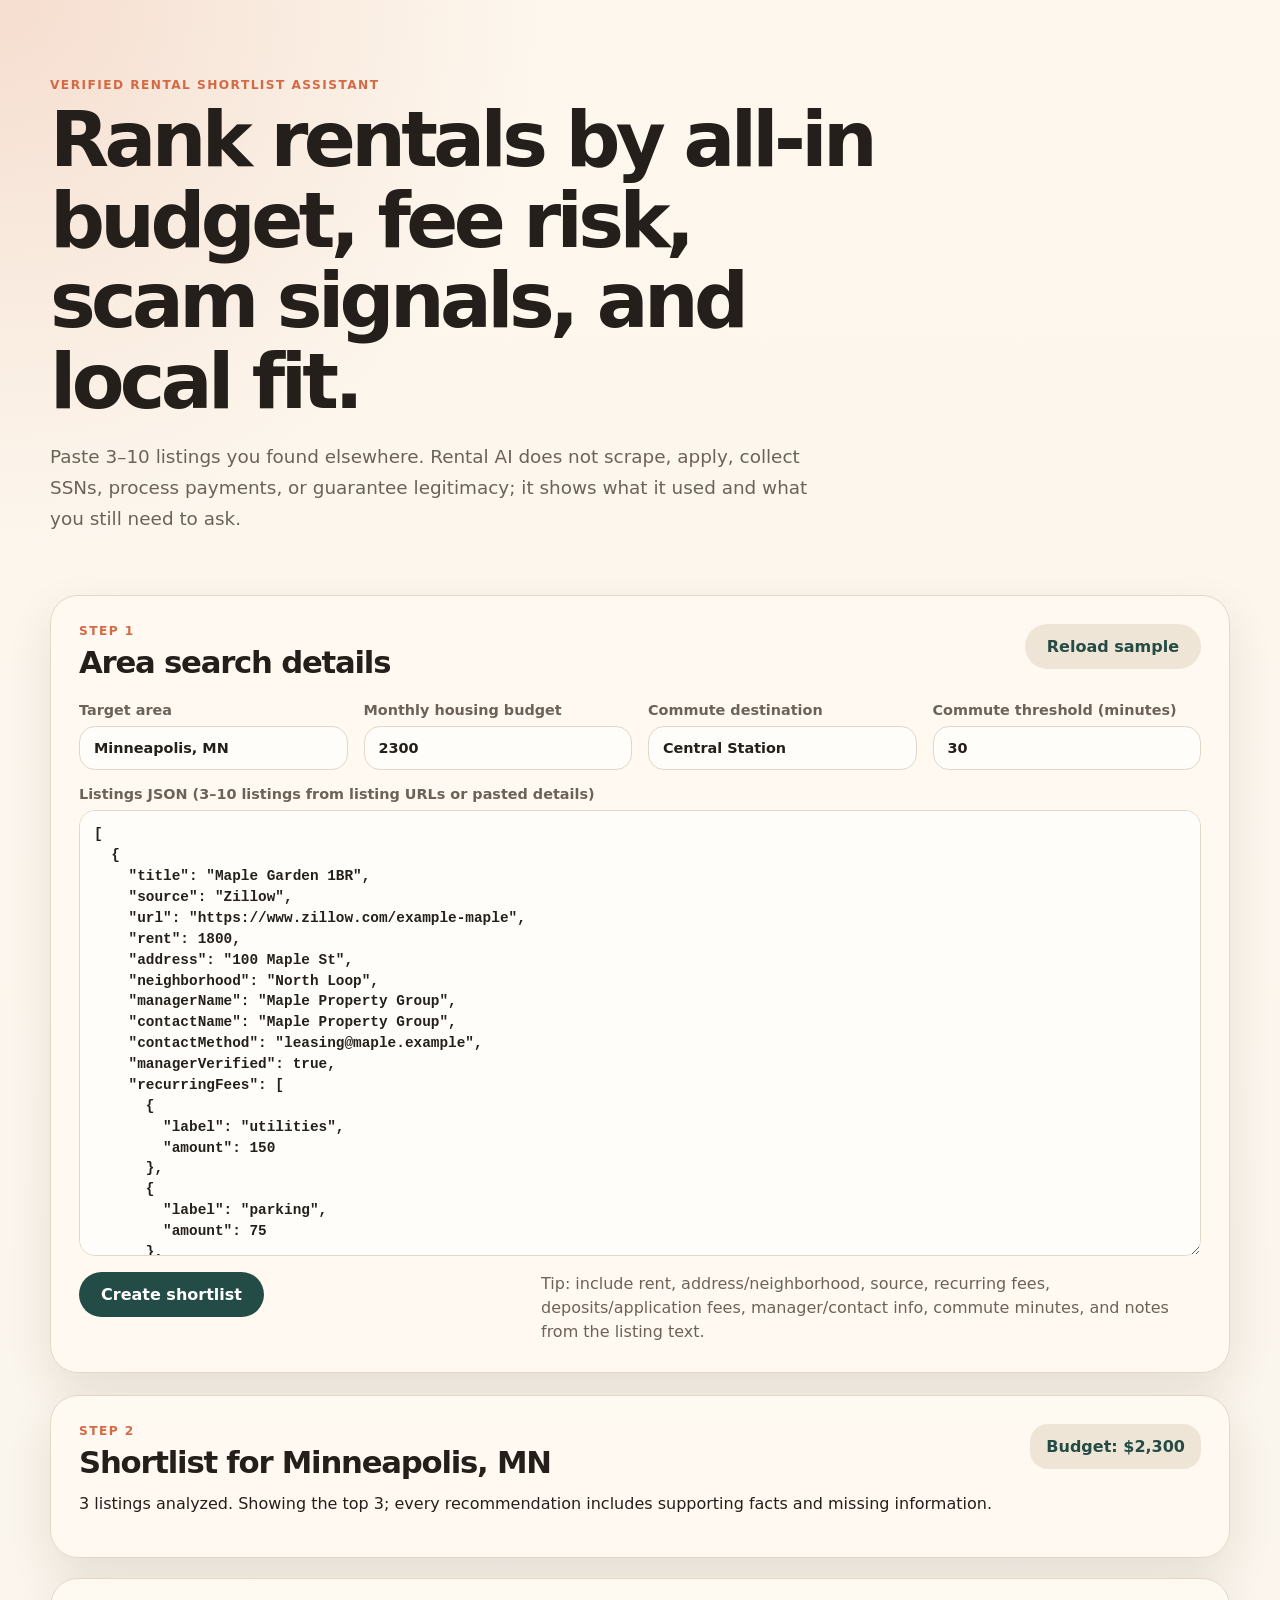
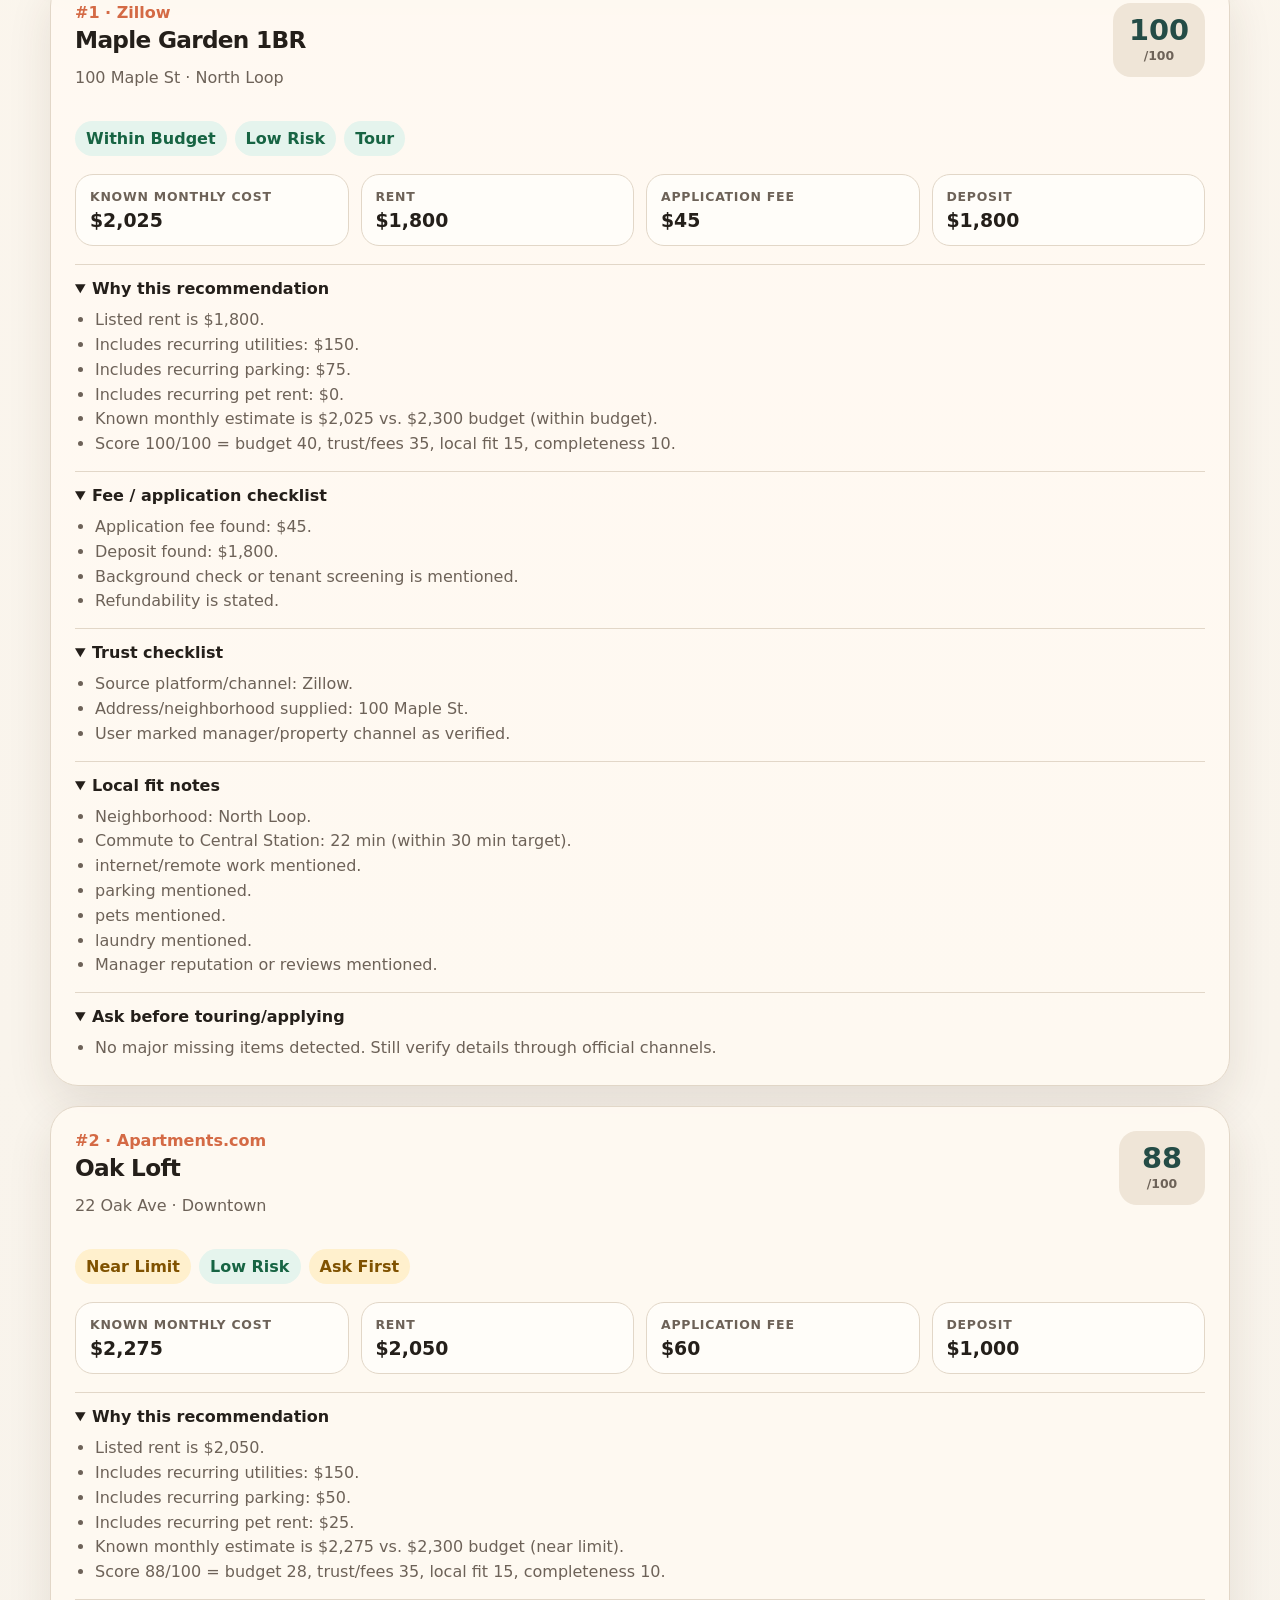
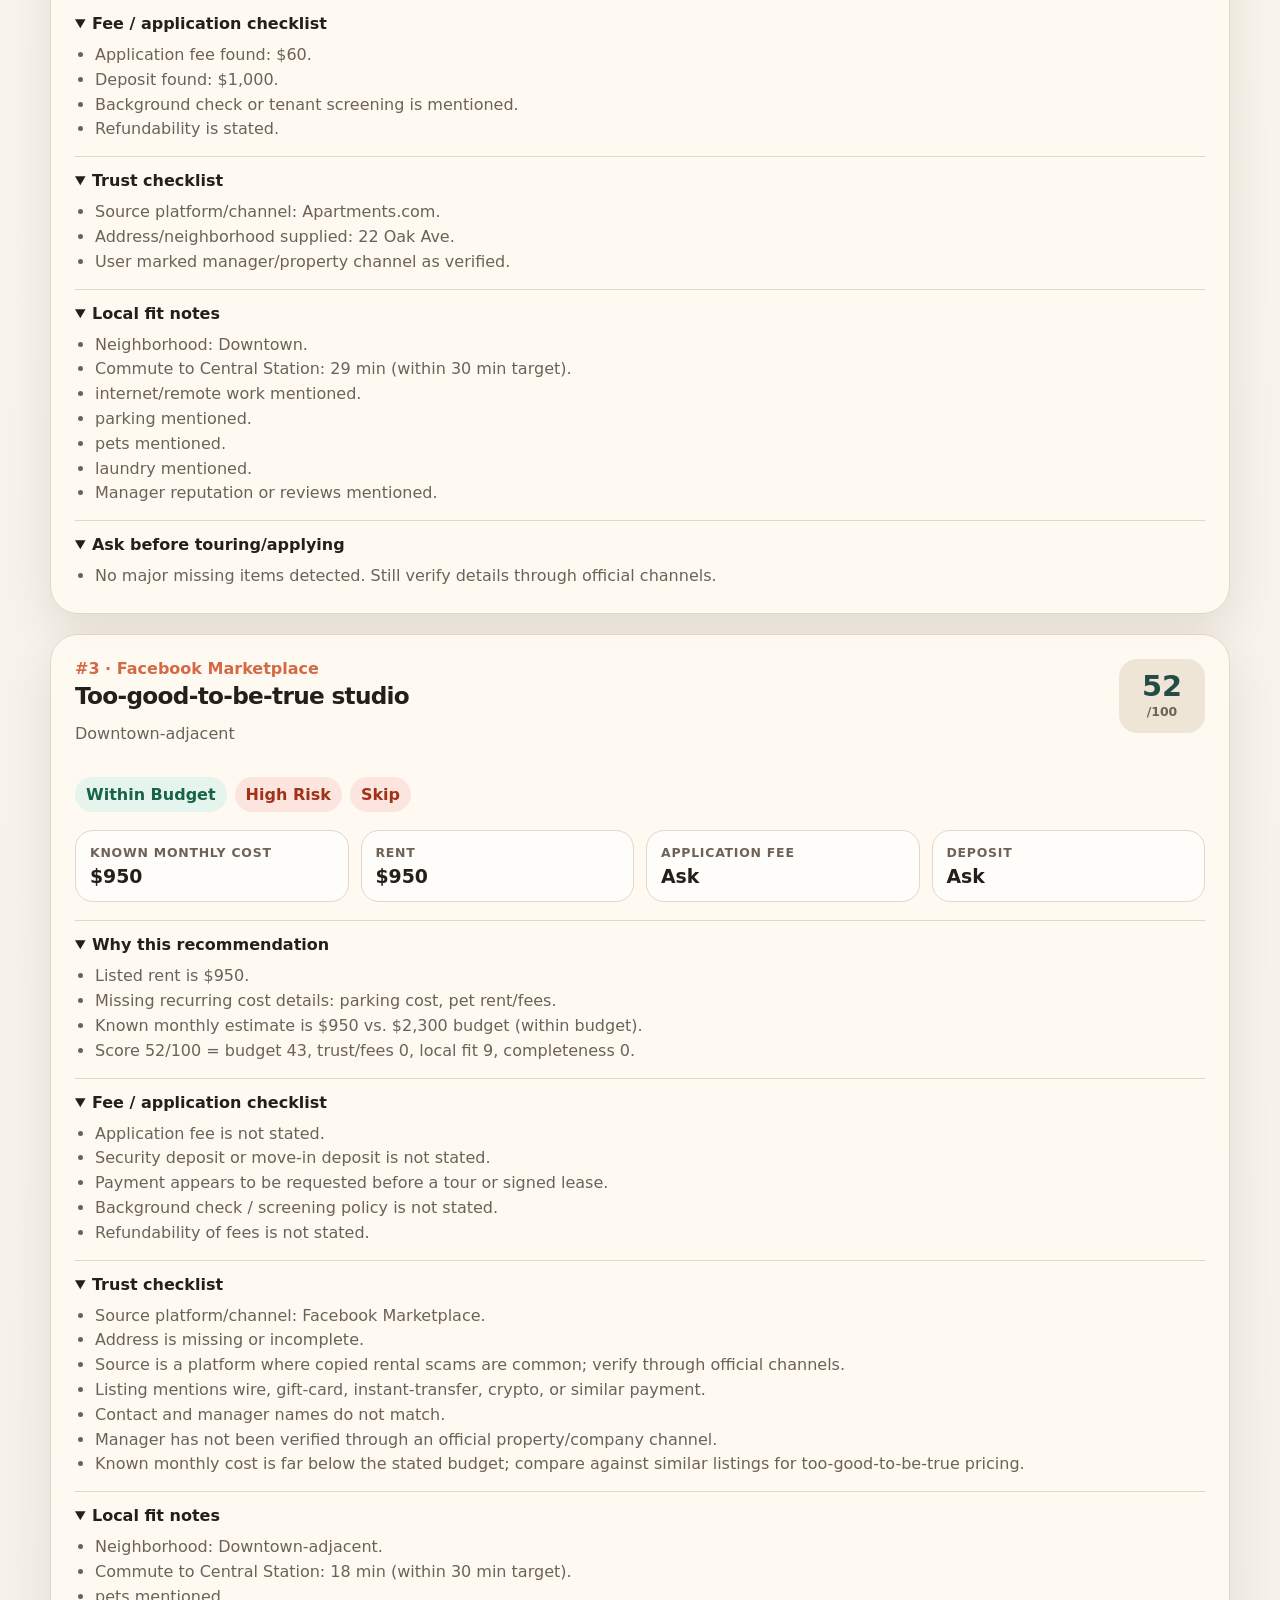
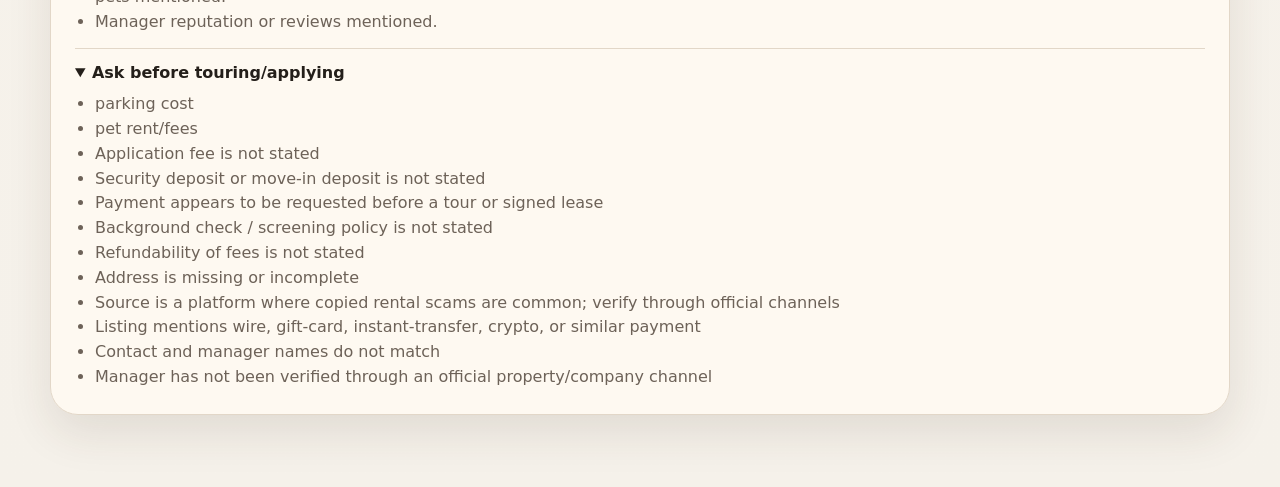
==== index.html @ e71073b3 "publish built site (migrated from private source gh-pages)" ====
<!doctype html>
<html lang="en">
  <head>
    <meta charset="utf-8" />
    <meta name="viewport" content="width=device-width, initial-scale=1" />
    <title>Rental AI — Verified Shortlist Assistant</title>
    <link rel="stylesheet" href="./styles.css" />
  </head>
  <body>
    <main id="app" class="shell"></main>
    <script type="module" src="./app.js"></script>
  </body>
</html>
---- styles.css ----
:root {
  color-scheme: light;
  --bg: #f5f1ea;
  --panel: #fffaf2;
  --ink: #241f1a;
  --muted: #6d6258;
  --line: #e2d7c8;
  --brand: #244c46;
  --brand-2: #d46a45;
  --good-bg: #e5f4ed;
  --good: #176443;
  --warn-bg: #fff0cd;
  --warn: #805200;
  --bad-bg: #fde5df;
  --bad: #a13218;
  --shadow: 0 18px 45px rgba(67, 47, 31, 0.11);
  font-family: Inter, ui-sans-serif, system-ui, -apple-system, BlinkMacSystemFont, "Segoe UI", sans-serif;
}

* { box-sizing: border-box; }
body {
  margin: 0;
  color: var(--ink);
  background:
    radial-gradient(circle at top left, rgba(212, 106, 69, 0.18), transparent 34rem),
    linear-gradient(180deg, #fdf7ee, var(--bg));
}

.shell {
  width: min(1180px, calc(100% - 32px));
  margin: 0 auto;
  padding: 48px 0 72px;
}

.hero {
  padding: 30px 0 20px;
}

.eyebrow {
  margin: 0 0 8px;
  color: var(--brand-2);
  font-size: 0.76rem;
  font-weight: 800;
  letter-spacing: 0.12em;
  text-transform: uppercase;
}

h1, h2, h3 { line-height: 1.05; margin: 0; }
h1 { max-width: 850px; font-size: clamp(2.4rem, 6vw, 5rem); letter-spacing: -0.06em; }
h2 { font-size: clamp(1.5rem, 2.4vw, 2.25rem); letter-spacing: -0.04em; }
h3 { font-size: 1.45rem; letter-spacing: -0.03em; }
.lede { max-width: 760px; color: var(--muted); font-size: 1.15rem; line-height: 1.7; }

.panel, .listing-card {
  background: rgba(255, 250, 242, 0.92);
  border: 1px solid var(--line);
  border-radius: 28px;
  box-shadow: var(--shadow);
}

.input-panel, .summary-card { padding: 28px; margin-top: 22px; }
.section-heading, .summary-card, .listing-header, .actions {
  display: flex;
  align-items: flex-start;
  justify-content: space-between;
  gap: 18px;
}

.grid-form {
  display: grid;
  grid-template-columns: repeat(4, minmax(0, 1fr));
  gap: 16px;
  margin-top: 24px;
}

label {
  display: grid;
  gap: 8px;
  color: var(--muted);
  font-size: 0.9rem;
  font-weight: 700;
}
.full { grid-column: 1 / -1; }
input, textarea {
  width: 100%;
  border: 1px solid var(--line);
  border-radius: 16px;
  background: #fffdf9;
  color: var(--ink);
  font: inherit;
  padding: 13px 14px;
  outline: none;
}
textarea {
  min-height: 420px;
  resize: vertical;
  font-family: "SFMono-Regular", Consolas, monospace;
  font-size: 0.9rem;
  line-height: 1.45;
}
input:focus, textarea:focus { border-color: var(--brand); box-shadow: 0 0 0 4px rgba(36, 76, 70, 0.12); }
button {
  border: 0;
  border-radius: 999px;
  background: var(--brand);
  color: white;
  cursor: pointer;
  font: inherit;
  font-weight: 800;
  padding: 13px 22px;
}
button.secondary { background: #efe5d7; color: var(--brand); }
.hint, .muted { color: var(--muted); }
.hint { max-width: 660px; margin: 0; line-height: 1.5; }
.error { padding: 24px; border-color: #f2b7a9; background: #fff2ee; }

.budget-chip, .score {
  border-radius: 18px;
  background: #efe5d7;
  color: var(--brand);
  font-weight: 900;
  padding: 13px 16px;
  white-space: nowrap;
}
.cards { display: grid; gap: 20px; margin-top: 20px; }
.listing-card { padding: 24px; }
.rank { margin: 0 0 6px; color: var(--brand-2); font-weight: 900; }
.score { text-align: center; min-width: 86px; }
.score strong { display: block; font-size: 1.8rem; line-height: 1; }
.score span { color: var(--muted); font-size: 0.78rem; }
.labels { display: flex; flex-wrap: wrap; gap: 8px; margin: 18px 0; }
.label { border-radius: 999px; font-weight: 900; padding: 8px 11px; text-transform: capitalize; }
.label.good { color: var(--good); background: var(--good-bg); }
.label.warn { color: var(--warn); background: var(--warn-bg); }
.label.bad { color: var(--bad); background: var(--bad-bg); }

.facts-grid {
  display: grid;
  grid-template-columns: repeat(4, minmax(0, 1fr));
  gap: 12px;
  margin: 18px 0;
}
.facts-grid div {
  border: 1px solid var(--line);
  border-radius: 18px;
  padding: 14px;
  background: #fffdf9;
}
dt { color: var(--muted); font-size: 0.78rem; font-weight: 800; text-transform: uppercase; letter-spacing: 0.06em; }
dd { margin: 5px 0 0; font-size: 1.18rem; font-weight: 900; }

details {
  border-top: 1px solid var(--line);
  padding: 14px 0 0;
  margin-top: 14px;
}
summary { cursor: pointer; font-weight: 900; }
ul { margin: 10px 0 0; padding-left: 20px; color: var(--muted); line-height: 1.55; }

@media (max-width: 820px) {
  .grid-form, .facts-grid { grid-template-columns: 1fr; }
  .section-heading, .summary-card, .listing-header, .actions { flex-direction: column; }
  .budget-chip, .score { white-space: normal; }
}
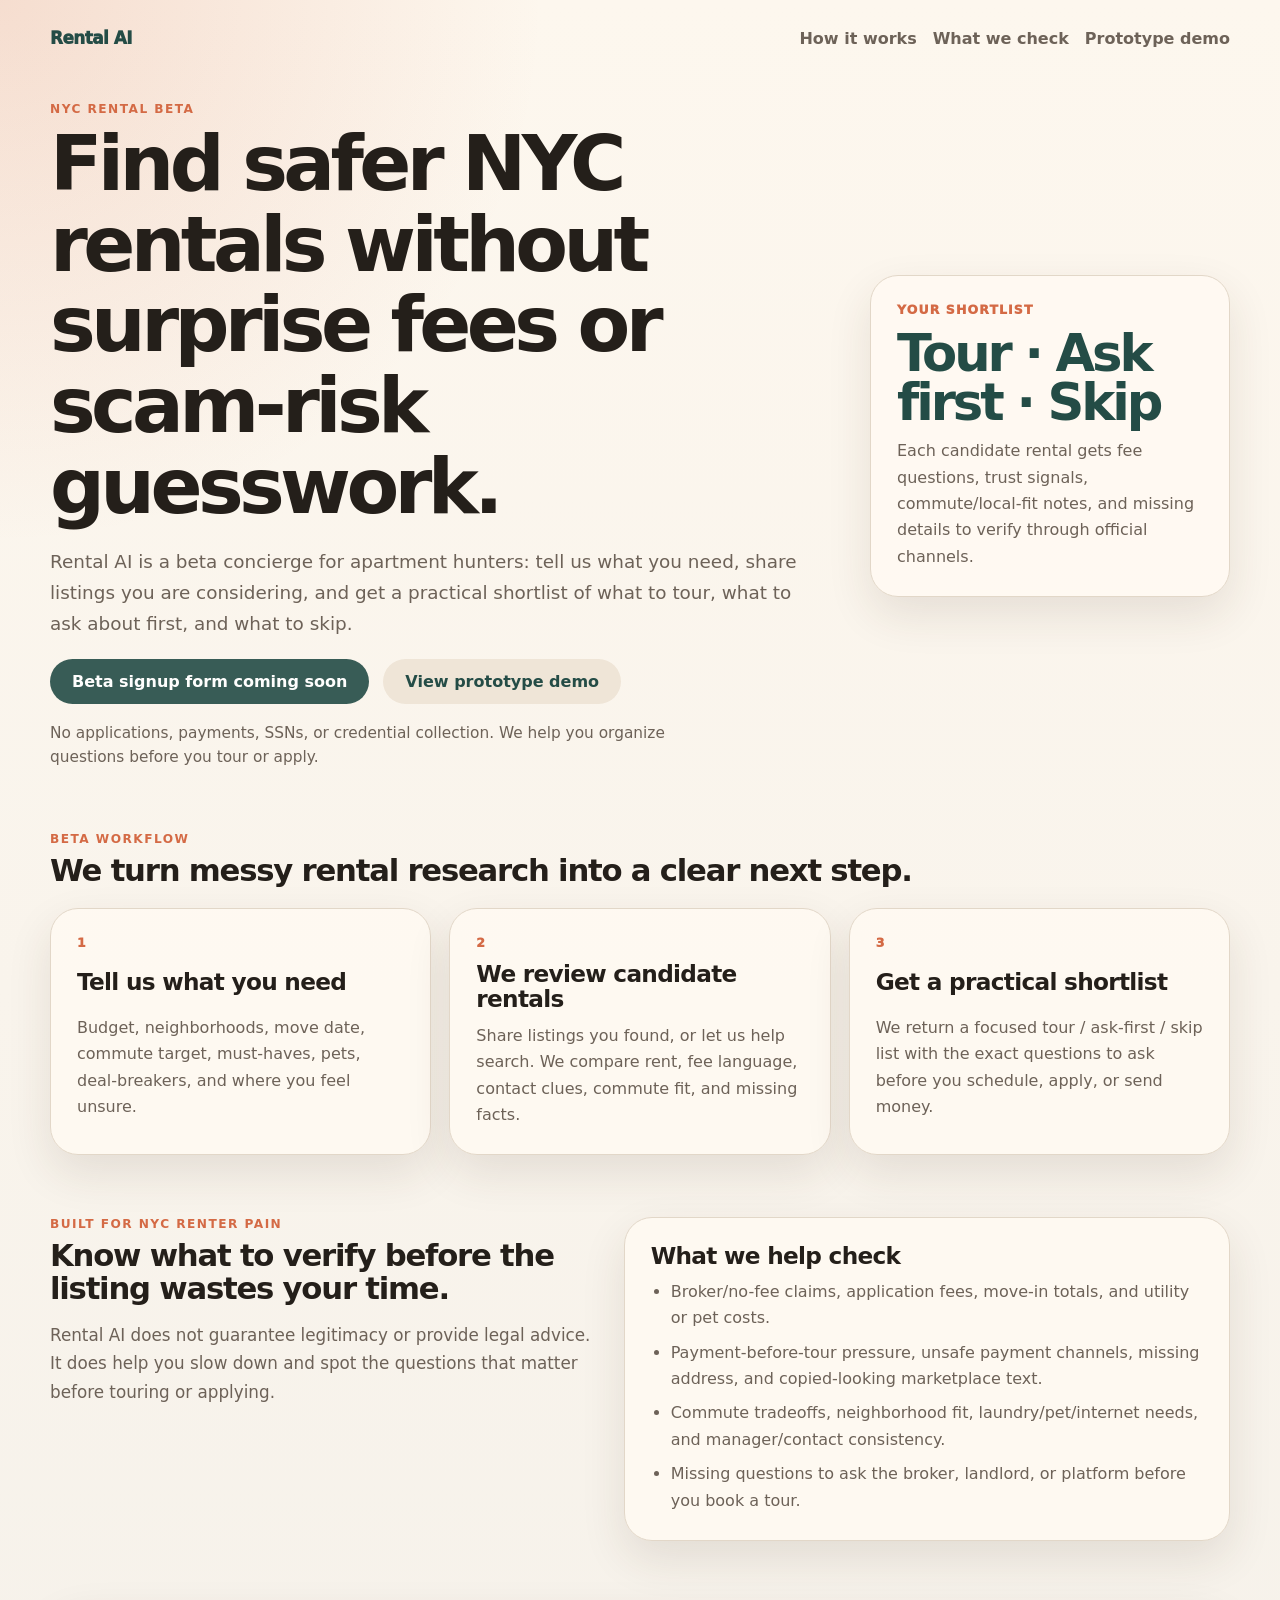
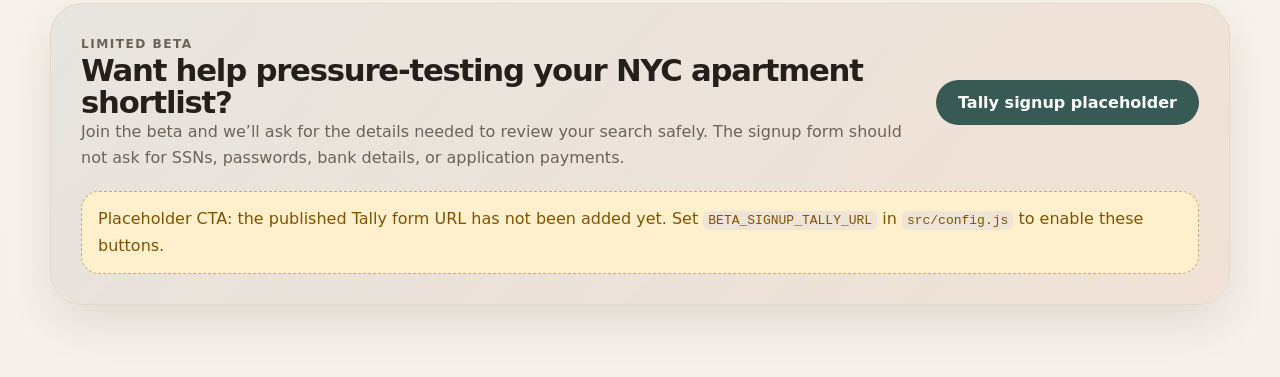
==== commit 0fea59fa: "Deploy landing page beta signup Make the GitHub Pages site a renter-focused landing page, add the Ta" ====
--- a/index.html
+++ b/index.html
@@ -3,11 +3,111 @@
   <head>
     <meta charset="utf-8" />
     <meta name="viewport" content="width=device-width, initial-scale=1" />
-    <title>Rental AI — Verified Shortlist Assistant</title>
+    <meta
+      name="description"
+      content="Rental AI helps NYC renters avoid surprise fees and scam-risk signals by turning rental needs and candidate listings into a tour, ask-first, or skip shortlist."
+    />
+    <title>Rental AI — Safer NYC rental search beta</title>
     <link rel="stylesheet" href="./styles.css" />
   </head>
   <body>
-    <main id="app" class="shell"></main>
-    <script type="module" src="./app.js"></script>
+    <main class="shell landing-shell">
+      <nav class="landing-nav" aria-label="Primary">
+        <a class="brand-mark" href="./" aria-label="Rental AI home">Rental AI</a>
+        <div class="nav-links">
+          <a href="#workflow">How it works</a>
+          <a href="#safety">What we check</a>
+          <a href="./demo.html">Prototype demo</a>
+        </div>
+      </nav>
+
+      <section class="landing-hero">
+        <div class="hero-copy">
+          <p class="eyebrow">NYC rental beta</p>
+          <h1>Find safer NYC rentals without surprise fees or scam-risk guesswork.</h1>
+          <p class="lede">
+            Rental AI is a beta concierge for apartment hunters: tell us what you need, share listings you are considering, and get a practical shortlist of what to tour, what to ask about first, and what to skip.
+          </p>
+          <div class="hero-actions">
+            <a
+              class="button-link"
+              data-beta-signup-link
+              data-ready-label="Join the Rental AI beta"
+              data-placeholder-label="Beta signup form coming soon"
+              href="#beta-signup-placeholder"
+            >Beta signup form coming soon</a>
+            <a class="button-link secondary-link" href="./demo.html">View prototype demo</a>
+          </div>
+          <p class="trust-note">No applications, payments, SSNs, or credential collection. We help you organize questions before you tour or apply.</p>
+        </div>
+        <aside class="landing-card hero-card" aria-label="Beta outcome preview">
+          <span class="card-kicker">Your shortlist</span>
+          <strong>Tour · Ask first · Skip</strong>
+          <p>Each candidate rental gets fee questions, trust signals, commute/local-fit notes, and missing details to verify through official channels.</p>
+        </aside>
+      </section>
+
+      <section id="workflow" class="landing-section" aria-labelledby="workflow-heading">
+        <div class="section-heading compact-heading">
+          <div>
+            <p class="eyebrow">Beta workflow</p>
+            <h2 id="workflow-heading">We turn messy rental research into a clear next step.</h2>
+          </div>
+        </div>
+        <div class="step-grid">
+          <article class="landing-card">
+            <span class="step-number">1</span>
+            <h3>Tell us what you need</h3>
+            <p>Budget, neighborhoods, move date, commute target, must-haves, pets, deal-breakers, and where you feel unsure.</p>
+          </article>
+          <article class="landing-card">
+            <span class="step-number">2</span>
+            <h3>We review candidate rentals</h3>
+            <p>Share listings you found, or let us help search. We compare rent, fee language, contact clues, commute fit, and missing facts.</p>
+          </article>
+          <article class="landing-card">
+            <span class="step-number">3</span>
+            <h3>Get a practical shortlist</h3>
+            <p>We return a focused tour / ask-first / skip list with the exact questions to ask before you schedule, apply, or send money.</p>
+          </article>
+        </div>
+      </section>
+
+      <section id="safety" class="landing-section split-section" aria-labelledby="safety-heading">
+        <div>
+          <p class="eyebrow">Built for NYC renter pain</p>
+          <h2 id="safety-heading">Know what to verify before the listing wastes your time.</h2>
+          <p class="lede small-lede">Rental AI does not guarantee legitimacy or provide legal advice. It does help you slow down and spot the questions that matter before touring or applying.</p>
+        </div>
+        <div class="checklist-card landing-card">
+          <h3>What we help check</h3>
+          <ul class="feature-list">
+            <li>Broker/no-fee claims, application fees, move-in totals, and utility or pet costs.</li>
+            <li>Payment-before-tour pressure, unsafe payment channels, missing address, and copied-looking marketplace text.</li>
+            <li>Commute tradeoffs, neighborhood fit, laundry/pet/internet needs, and manager/contact consistency.</li>
+            <li>Missing questions to ask the broker, landlord, or platform before you book a tour.</li>
+          </ul>
+        </div>
+      </section>
+
+      <section class="landing-section cta-panel" aria-labelledby="signup-heading">
+        <div>
+          <p class="eyebrow">Limited beta</p>
+          <h2 id="signup-heading">Want help pressure-testing your NYC apartment shortlist?</h2>
+          <p>Join the beta and we’ll ask for the details needed to review your search safely. The signup form should not ask for SSNs, passwords, bank details, or application payments.</p>
+        </div>
+        <a
+          class="button-link"
+          data-beta-signup-link
+          data-ready-label="Sign up for the beta"
+          data-placeholder-label="Tally signup placeholder"
+          href="#beta-signup-placeholder"
+        >Tally signup placeholder</a>
+        <p id="beta-signup-placeholder" class="placeholder-note" data-beta-placeholder>
+          Placeholder CTA: the published Tally form URL has not been added yet. Set <code>BETA_SIGNUP_TALLY_URL</code> in <code>src/config.js</code> to enable these buttons.
+        </p>
+      </section>
+    </main>
+    <script type="module" src="./landing.js"></script>
   </body>
 </html>
--- a/styles.css
+++ b/styles.css
@@ -58,7 +58,7 @@
   box-shadow: var(--shadow);
 }
 
-.input-panel, .summary-card { padding: 28px; margin-top: 22px; }
+.input-panel, .summary-card, .search-panel { padding: 28px; margin-top: 22px; }
 .section-heading, .summary-card, .listing-header, .actions {
   display: flex;
   align-items: flex-start;
@@ -81,6 +81,7 @@
   font-weight: 700;
 }
 .full { grid-column: 1 / -1; }
+.span-2 { grid-column: span 2; }
 input, textarea {
   width: 100%;
   border: 1px solid var(--line);
@@ -158,7 +159,254 @@
 ul { margin: 10px 0 0; padding-left: 20px; color: var(--muted); line-height: 1.55; }
 
 @media (max-width: 820px) {
-  .grid-form, .facts-grid { grid-template-columns: 1fr; }
+  .grid-form, .facts-grid, .search-links { grid-template-columns: 1fr; }
+  .span-2 { grid-column: 1 / -1; }
   .section-heading, .summary-card, .listing-header, .actions { flex-direction: column; }
   .budget-chip, .score { white-space: normal; }
 }
+
+.hero {
+  display: grid;
+  grid-template-columns: minmax(0, 1fr) 320px;
+  gap: 28px;
+  align-items: end;
+}
+
+.hero-actions {
+  display: flex;
+  flex-wrap: wrap;
+  align-items: center;
+  gap: 14px;
+  margin-top: 20px;
+}
+
+.button-link {
+  display: inline-flex;
+  align-items: center;
+  justify-content: center;
+  border-radius: 999px;
+  background: var(--brand);
+  color: white;
+  font-weight: 900;
+  padding: 13px 22px;
+  text-decoration: none;
+}
+
+.search-links {
+  display: grid;
+  grid-template-columns: repeat(2, minmax(0, 1fr));
+  gap: 14px;
+  margin-top: 22px;
+}
+
+.search-link {
+  display: grid;
+  gap: 6px;
+  border: 1px solid var(--line);
+  border-radius: 18px;
+  background: #fffdf9;
+  color: var(--ink);
+  padding: 16px;
+  text-decoration: none;
+}
+
+.search-link:hover { border-color: var(--brand); box-shadow: 0 0 0 4px rgba(36, 76, 70, 0.08); }
+.search-link span { color: var(--muted); font-size: 0.9rem; line-height: 1.45; }
+.search-status {
+  border-left: 4px solid var(--brand-2);
+  color: var(--muted);
+  margin: 14px 0 0;
+  padding-left: 12px;
+  line-height: 1.5;
+}
+h3 a { color: inherit; }
+
+.trial-card {
+  display: grid;
+  gap: 10px;
+  border: 1px solid var(--line);
+  border-radius: 24px;
+  background: rgba(255, 250, 242, 0.86);
+  box-shadow: var(--shadow);
+  padding: 22px;
+}
+
+.trial-card strong {
+  color: var(--brand-2);
+  text-transform: uppercase;
+  letter-spacing: 0.08em;
+  font-size: 0.8rem;
+}
+
+.feedback-panel {
+  margin-top: 22px;
+  padding: 28px;
+}
+
+.feedback-form {
+  display: grid;
+  gap: 16px;
+  margin-top: 22px;
+}
+
+fieldset {
+  display: flex;
+  flex-wrap: wrap;
+  gap: 12px;
+  border: 1px solid var(--line);
+  border-radius: 18px;
+  margin: 0;
+  padding: 16px;
+}
+
+legend {
+  color: var(--muted);
+  font-weight: 900;
+  padding: 0 8px;
+}
+
+.radio {
+  display: inline-flex;
+  align-items: center;
+  gap: 8px;
+  color: var(--ink);
+}
+
+.radio input {
+  width: auto;
+}
+
+.feedback-preview {
+  overflow: auto;
+  border: 1px solid var(--line);
+  border-radius: 18px;
+  background: #fffdf9;
+  color: var(--muted);
+  min-height: 96px;
+  padding: 14px;
+  white-space: pre-wrap;
+}
+
+code {
+  border-radius: 6px;
+  background: #efe5d7;
+  padding: 2px 5px;
+}
+
+@media (max-width: 820px) {
+  .hero { grid-template-columns: 1fr; }
+}
+
+/* Landing page */
+.landing-shell { padding-top: 28px; }
+.landing-nav {
+  display: flex;
+  align-items: center;
+  justify-content: space-between;
+  gap: 20px;
+  margin-bottom: 54px;
+}
+.brand-mark {
+  color: var(--brand);
+  font-size: 1.05rem;
+  font-weight: 950;
+  letter-spacing: -0.03em;
+  text-decoration: none;
+}
+.nav-links { display: flex; flex-wrap: wrap; gap: 16px; }
+.nav-links a {
+  color: var(--muted);
+  font-weight: 800;
+  text-decoration: none;
+}
+.nav-links a:hover { color: var(--brand); }
+.landing-hero {
+  display: grid;
+  grid-template-columns: minmax(0, 1fr) 360px;
+  gap: 36px;
+  align-items: center;
+  min-height: 58vh;
+}
+.landing-hero h1 { max-width: 900px; }
+.trust-note {
+  color: var(--muted);
+  font-size: 0.96rem;
+  line-height: 1.55;
+  margin: 18px 0 0;
+  max-width: 660px;
+}
+.secondary-link { background: #efe5d7; color: var(--brand); }
+.landing-card {
+  background: rgba(255, 250, 242, 0.92);
+  border: 1px solid var(--line);
+  border-radius: 28px;
+  box-shadow: var(--shadow);
+  padding: 26px;
+}
+.hero-card { display: grid; gap: 12px; }
+.card-kicker,
+.step-number {
+  color: var(--brand-2);
+  font-size: 0.78rem;
+  font-weight: 950;
+  letter-spacing: 0.09em;
+  text-transform: uppercase;
+}
+.hero-card strong {
+  color: var(--brand);
+  font-size: clamp(2rem, 4vw, 3.4rem);
+  letter-spacing: -0.06em;
+  line-height: 0.95;
+}
+.hero-card p,
+.landing-card p,
+.cta-panel p {
+  color: var(--muted);
+  line-height: 1.65;
+  margin: 0;
+}
+.landing-section { margin-top: 62px; }
+.compact-heading { margin-bottom: 22px; }
+.step-grid {
+  display: grid;
+  grid-template-columns: repeat(3, minmax(0, 1fr));
+  gap: 18px;
+}
+.step-grid .landing-card { display: grid; gap: 12px; }
+.split-section {
+  display: grid;
+  grid-template-columns: minmax(0, 0.9fr) minmax(320px, 1fr);
+  gap: 28px;
+  align-items: start;
+}
+.small-lede { font-size: 1.05rem; }
+.feature-list { color: var(--muted); line-height: 1.65; }
+.feature-list li + li { margin-top: 8px; }
+.cta-panel {
+  display: grid;
+  grid-template-columns: minmax(0, 1fr) auto;
+  align-items: center;
+  gap: 20px;
+  border: 1px solid var(--line);
+  border-radius: 32px;
+  background: linear-gradient(135deg, rgba(36, 76, 70, 0.08), rgba(212, 106, 69, 0.12));
+  box-shadow: var(--shadow);
+  padding: 30px;
+}
+.placeholder-note {
+  grid-column: 1 / -1;
+  border: 1px dashed rgba(128, 82, 0, 0.45);
+  border-radius: 18px;
+  background: var(--warn-bg);
+  color: var(--warn) !important;
+  padding: 14px 16px;
+}
+[aria-disabled="true"].button-link { cursor: not-allowed; opacity: 0.9; }
+
+@media (max-width: 900px) {
+  .landing-hero,
+  .step-grid,
+  .split-section,
+  .cta-panel { grid-template-columns: 1fr; }
+  .landing-nav { align-items: flex-start; flex-direction: column; }
+}
